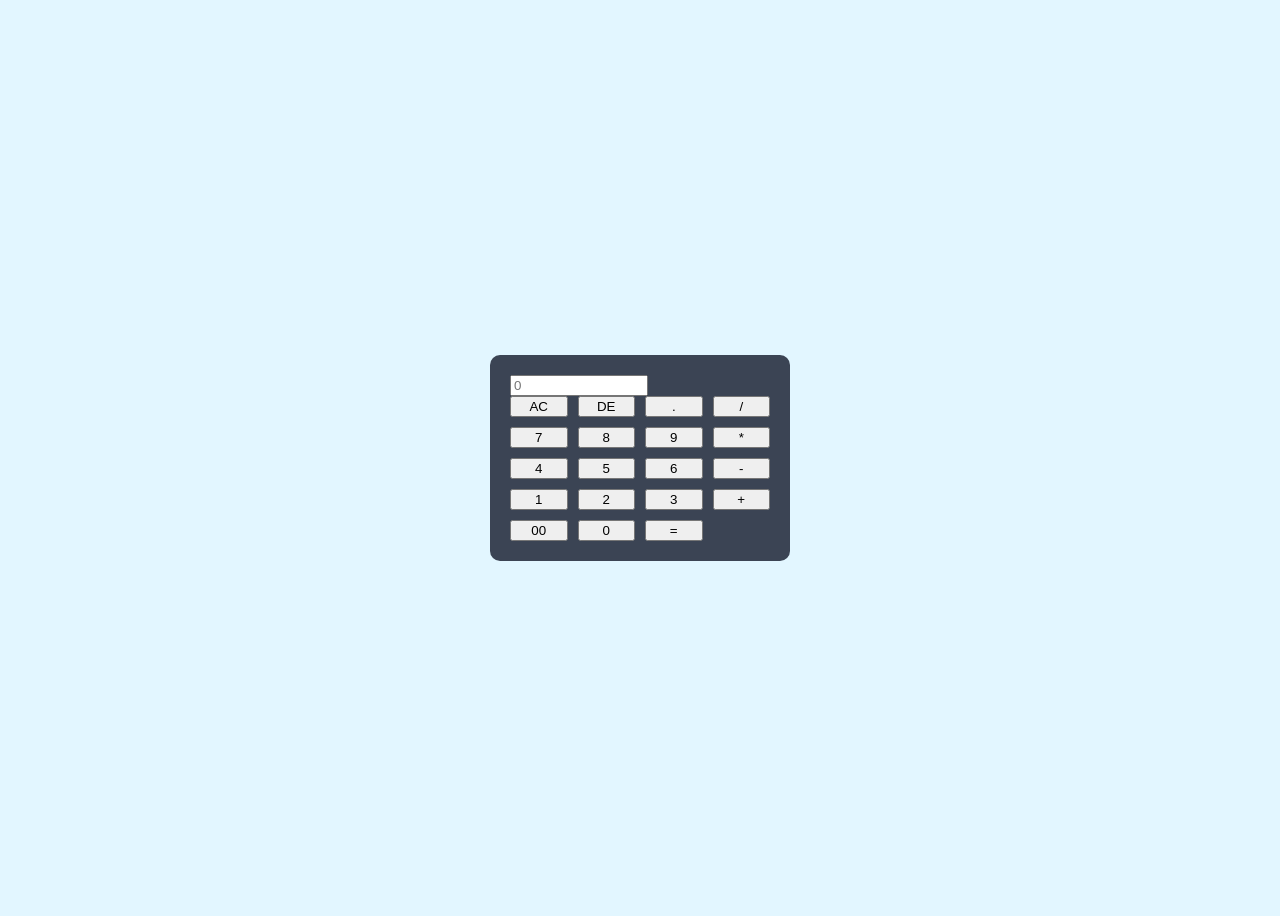
==== index.html @ a32143b5 "Basic Structure of Calculator done" ====
<!DOCTYPE html>
<html>
    <head>
        <meta charset = "UTF-8">
        <meta name ="viewport" content = "width=device-width, initial-scale=1.0">
        <title>Calculator</title>
        <link rel = "stylesheet" href = "style.css">
     </head>
     <body>
        <div class="calculator">
            <div class="display">
                <input type="text" placeholder="0" readonly>
            </div>
            <div class = "button-container">
                <button>AC</button>
                <button>DE</button>
                <button>.</button>
                <button>/</button>

                <button>7</button>
                <button>8</button>
                <button>9</button>
                <button>*</button>

                <button>4</button>
                <button>5</button>
                <button>6</button>
                <button>-</button>

                <button>1</button>
                <button>2</button>
                <button>3</button>
                <button>+</button>
                
                <button>00</button>
                <button>0</button>
                <button>=</button>

            </div>
        </div>
     </body>
</html>
---- style.css ----
body{
    background-color: #E2F6FF;
}

.button-container{
    display:grid;
    grid-template-columns:repeat(4,1fr);
    gap:10px;
    background-color: #3B4454;
}

body{
    display:flex;
    flex-direction: column;
    justify-content: center;
    align-items:center;
    height:100vh;
}       

.calculator{
    width:300px;
    padding:20px;
    box-sizing: border-box;
    background-color: #3B4454;
    border-radius:10px;
    box-shadow: #E2F6FF;
}

.display input{
    width:50%;
}
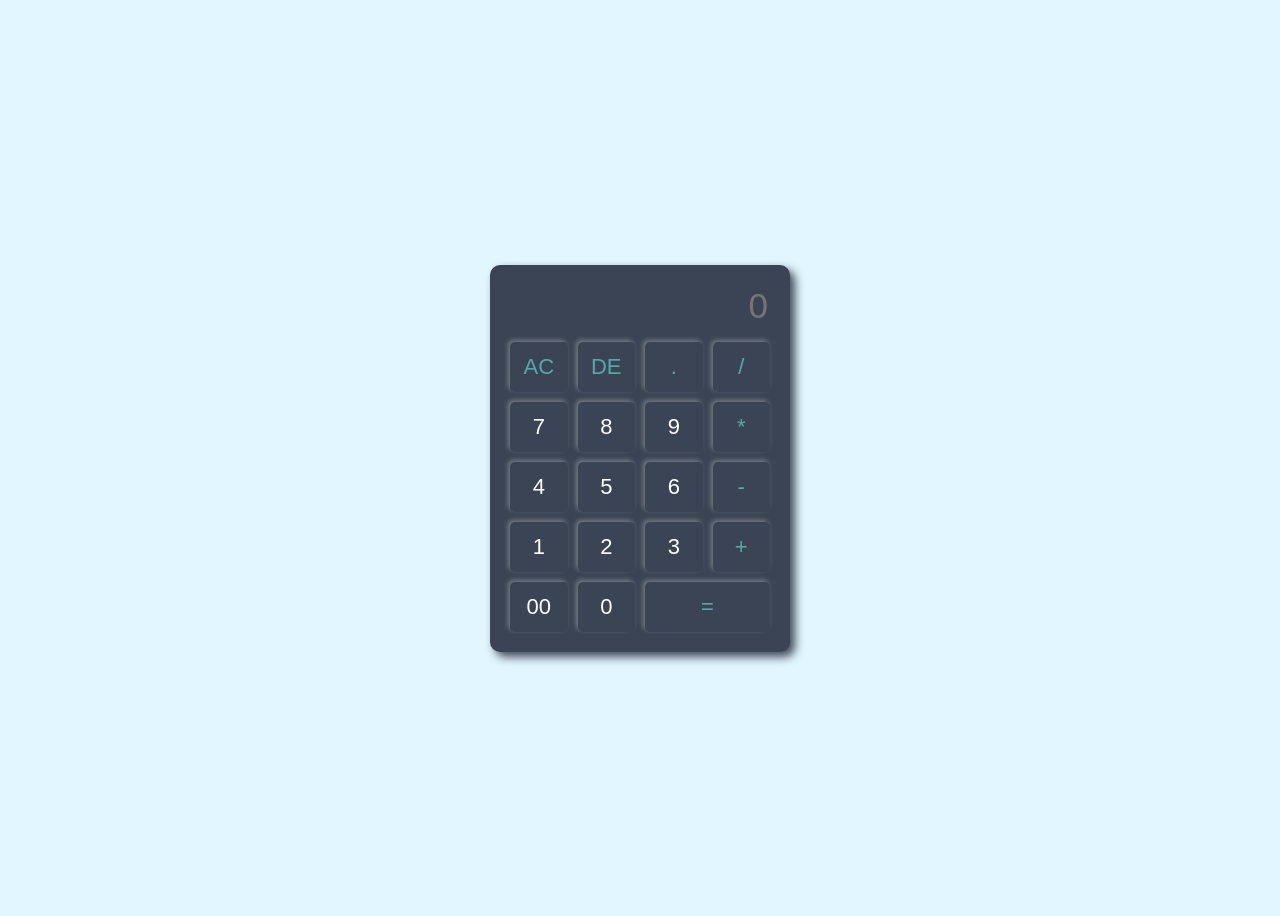
==== commit 949b200d: "UI implemented" ====
--- a/index.html
+++ b/index.html
@@ -12,29 +12,29 @@
                 <input type="text" placeholder="0" readonly>
             </div>
             <div class = "button-container">
-                <button>AC</button>
-                <button>DE</button>
-                <button>.</button>
-                <button>/</button>
+                <button class="top-buttons">AC</button>
+                <button class="top-buttons">DE</button>
+                <button class="top-buttons">.</button>
+                <button class="operation">/</button>
 
                 <button>7</button>
                 <button>8</button>
                 <button>9</button>
-                <button>*</button>
+                <button class="operation">*</button>
 
                 <button>4</button>
                 <button>5</button>
                 <button>6</button>
-                <button>-</button>
+                <button class="operation">-</button>
 
                 <button>1</button>
                 <button>2</button>
                 <button>3</button>
-                <button>+</button>
+                <button class="operation">+</button>
                 
                 <button>00</button>
                 <button>0</button>
-                <button>=</button>
+                <button class="equals">=</button>
 
             </div>
         </div>
--- a/style.css
+++ b/style.css
@@ -23,9 +23,71 @@
     box-sizing: border-box;
     background-color: #3B4454;
     border-radius:10px;
-    box-shadow: #E2F6FF;
+    box-shadow: 5px 5px 10px #404958;
+}
+
+.display{
+    width:100%;
+    margin-bottom: 15px;
+
 }
 
 .display input{
-    width:50%;
+    box-sizing: border-box;
+    width: 100%;
+    color:#ffffff;
+    font-size:35px;
+    text-align:right;
+    background-color: #3B4454;
+    font-family: "poppins", sans-serif;
+    border-radius:5px;
+    border: none;
 }
+
+.equals{
+    grid-column:span 2;
+    color:#57A8A8;
+}
+
+button{
+    background-color: #3B4454;
+    color:#ffffff;
+    font-family: "poppins", sans-serif;
+    box-shadow:-2px -2px 5px rgba(255,255,255,0.3);
+    border: none;
+    border-radius:5px;
+    height:50px;
+    font-size:22px;
+    font-weight: normal;
+    cursor:pointer;
+    transition:0.5s;
+    
+}
+
+button:hover{
+    background-color:#ffffff;
+    color:#3B4454;
+    }
+
+button:active{
+    transform:translateY(8px);
+    box-shadow:none
+}
+.operation{
+    color:#57A8A8;
+}
+
+.operation:hover{
+    background-color:#57A8A8;
+    color:#ffffff;
+    }
+
+
+.top-buttons{
+    color:#57A8A8;
+}
+
+.top-buttons:hover{
+    background-color:#57A8A8;
+    color:#ffffff;
+}
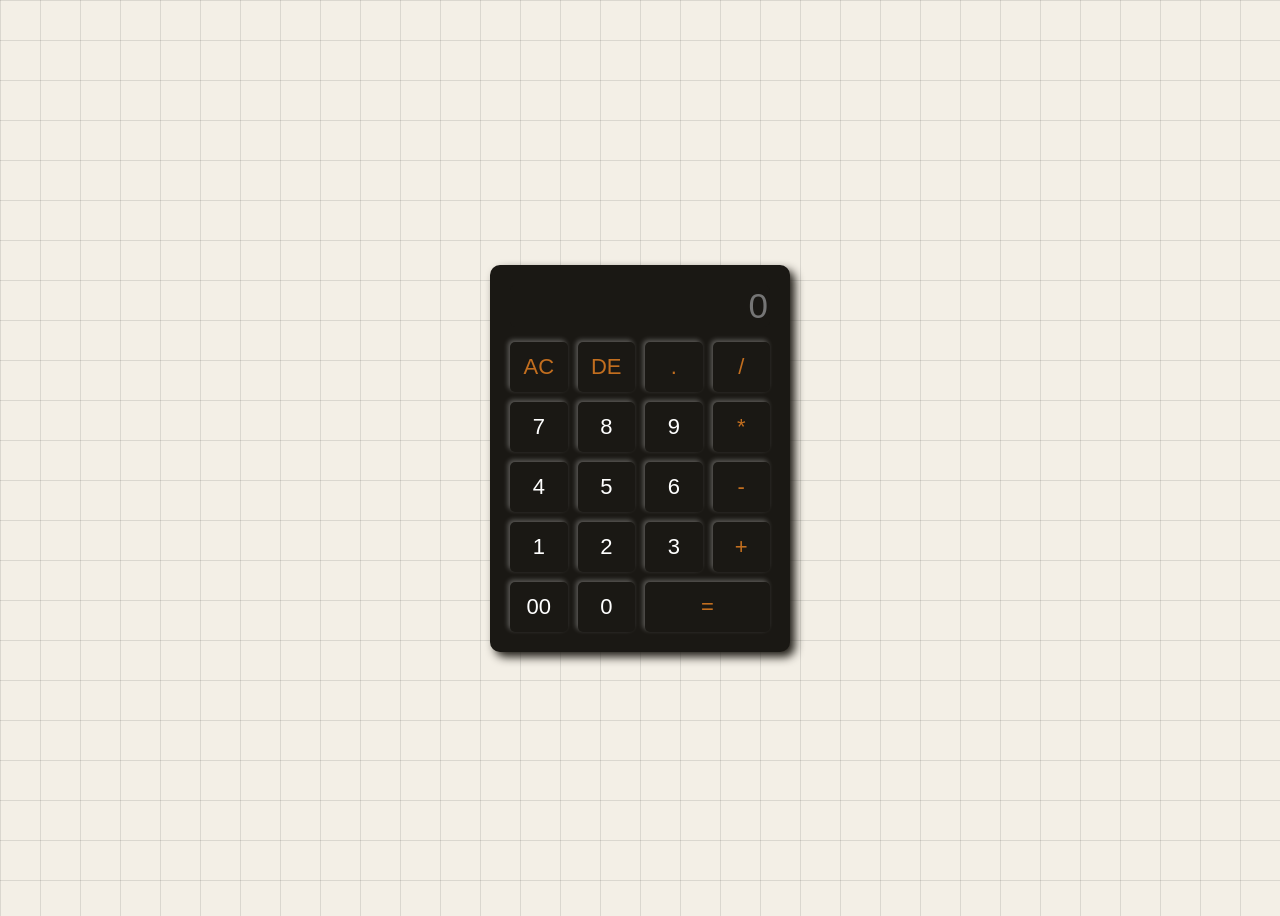
==== commit 6a6760cb: "Completed resposive calculator with keyboard response and better layout" ====
--- a/index.html
+++ b/index.html
@@ -35,7 +35,8 @@
                 <button>00</button>
                 <button>0</button>
                 <button class="equals">=</button>
-
+                
+                <script src = "script.js"></script>
             </div>
         </div>
      </body>
--- a/style.css
+++ b/style.css
@@ -1,12 +1,16 @@
 body{
-    background-color: #E2F6FF;
+    background-color: #f3efe6;
+    background-image:
+        linear-gradient(rgba(0,0,0,0.1)1px,transparent 1px),
+        linear-gradient(90deg,rgba(0,0,0,0.1)1px,transparent 1px);
+        background-size:40px 40px;
 }
 
 .button-container{
     display:grid;
     grid-template-columns:repeat(4,1fr);
     gap:10px;
-    background-color: #3B4454;
+    background-color: #1A1814;
 }
 
 body{
@@ -21,9 +25,9 @@
     width:300px;
     padding:20px;
     box-sizing: border-box;
-    background-color: #3B4454;
+    background-color: #1A1814;
     border-radius:10px;
-    box-shadow: 5px 5px 10px #404958;
+    box-shadow: 5px 5px 10px #1f1c16;
 }
 
 .display{
@@ -38,7 +42,7 @@
     color:#ffffff;
     font-size:35px;
     text-align:right;
-    background-color: #3B4454;
+    background-color: #1A1814;
     font-family: "poppins", sans-serif;
     border-radius:5px;
     border: none;
@@ -46,11 +50,16 @@
 
 .equals{
     grid-column:span 2;
-    color:#57A8A8;
+    color:#c26e1f;
+}
+
+.equals:hover{
+    background-color:#c26e1f;
+    color:#ffffff
 }
 
 button{
-    background-color: #3B4454;
+    background-color: #1A1814;
     color:#ffffff;
     font-family: "poppins", sans-serif;
     box-shadow:-2px -2px 5px rgba(255,255,255,0.3);
@@ -74,20 +83,38 @@
     box-shadow:none
 }
 .operation{
-    color:#57A8A8;
+    color:#c26e1f;
 }
 
 .operation:hover{
-    background-color:#57A8A8;
+    background-color:#c26e1f;
     color:#ffffff;
     }
 
 
 .top-buttons{
-    color:#57A8A8;
+    color:#c26e1f;
 }
 
 .top-buttons:hover{
-    background-color:#57A8A8;
+    background-color:#c26e1f;
     color:#ffffff;
+}
+
+@media(max-width:600px){
+    .calculator{
+        width:80%;
+        max-width:300px;
+        margin:auto;
+    }
+    button{
+        height:50px;
+    }
+    body{
+        min-height: 100vh;
+    }
+    .display input{
+        width:100%;
+        box-sizing:border-box;
+    }
 }
